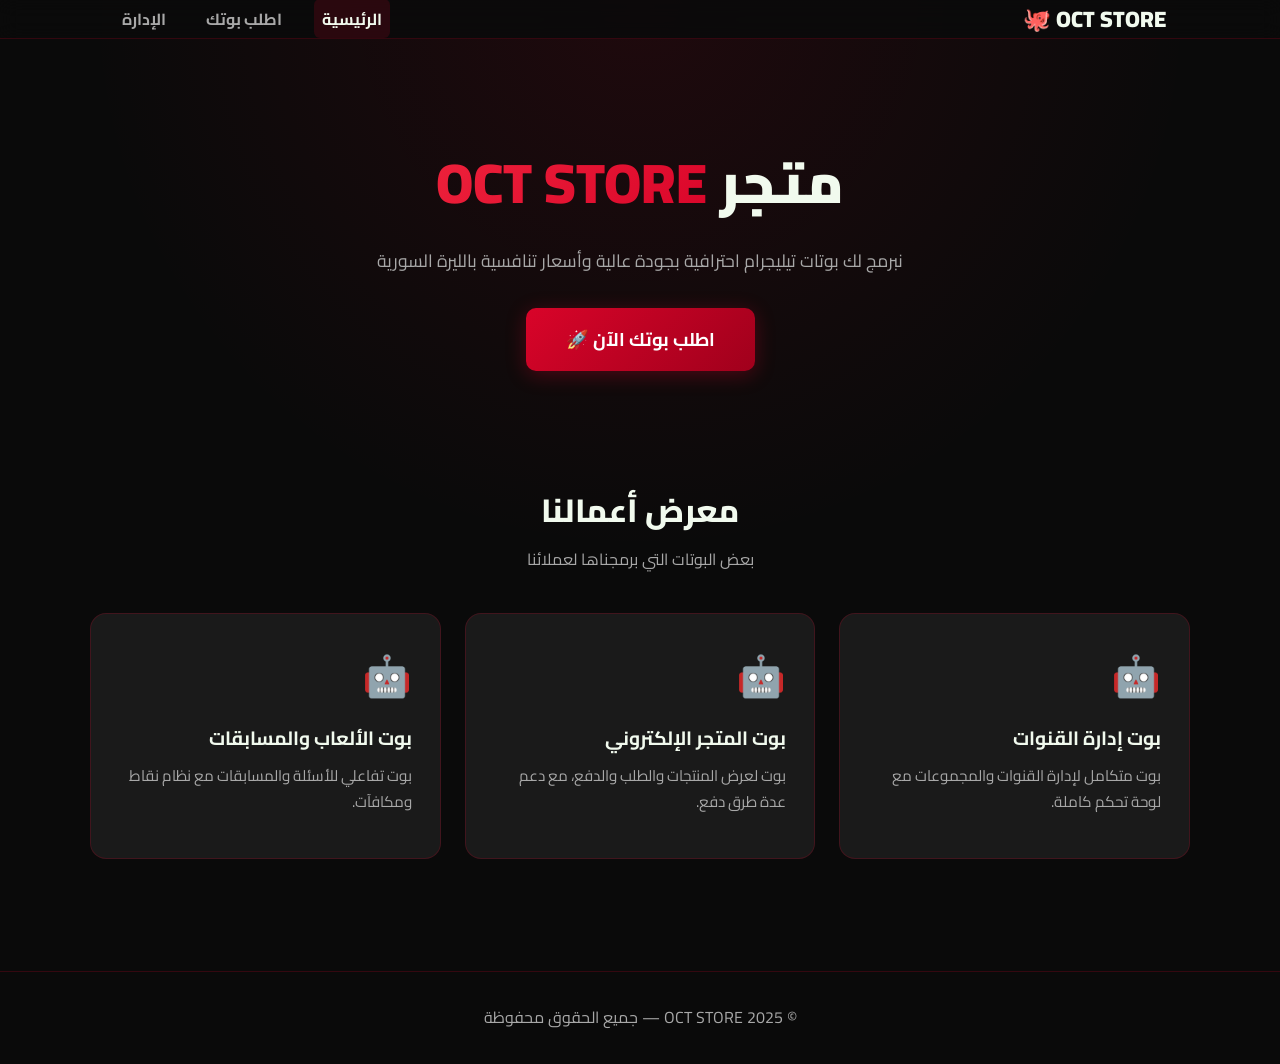
==== index.html @ 648228cf "Add files via upload" ====
<!DOCTYPE html>
<html lang="ar" dir="rtl">
<head>
  <meta charset="UTF-8">
  <meta name="viewport" content="width=device-width, initial-scale=1.0">
  <title>OCT STORE | متجر بوتات تيليجرام</title>
  <link href="https://fonts.googleapis.com/css2?family=Cairo:wght@400;600;700;900&display=swap" rel="stylesheet">
  <link rel="stylesheet" href="style.css">
</head>
<body>
  <header>
    <nav class="container">
      <a href="index.html" class="logo" id="site-logo">OCT STORE 🐙</a>
      <ul class="nav-links">
        <li><a href="index.html" class="active">الرئيسية</a></li>
        <li><a href="order.html">اطلب بوتك</a></li>
        <li><a href="admin.html">الإدارة</a></li>
      </ul>
    </nav>
  </header>

  <section class="hero">
    <div class="container">
      <h1>متجر <span class="gradient">OCT STORE</span></h1>
      <p class="tagline">نبرمج لك بوتات تيليجرام احترافية بجودة عالية وأسعار تنافسية بالليرة السورية</p>
      <a href="order.html" class="btn-primary big">اطلب بوتك الآن 🚀</a>
    </div>
  </section>

  <section class="container section">
    <h2 class="section-title">معرض أعمالنا</h2>
    <p class="section-sub">بعض البوتات التي برمجناها لعملائنا</p>
    <div id="portfolio-grid" class="portfolio-grid"></div>
  </section>

  <footer>
    <div class="container"><p>© 2025 OCT STORE — جميع الحقوق محفوظة</p></div>
  </footer>

  <script src="config.js"></script>
  <script>
    document.addEventListener('DOMContentLoaded', () => {
      const logoData = getLogo();
      if (logoData) {
        document.getElementById('site-logo').innerHTML = `<img src="${logoData}" alt="OCT STORE">`;
      }

      const grid = document.getElementById('portfolio-grid');
      const items = getPortfolio();
      if (!items.length) {
        grid.innerHTML = '<p class="empty">لا توجد أعمال بعد. أضفها من لوحة الإدارة.</p>';
        return;
      }
      grid.innerHTML = items.map((item, i) => `
        <div class="portfolio-card" style="animation-delay:${i * 0.1}s">
          <div class="card-icon">🤖</div>
          <h3>${escapeHtml(item.name)}</h3>
          <p>${escapeHtml(item.description)}</p>
          ${item.link && item.link !== '#' ? `<a href="${escapeHtml(item.link)}" target="_blank" rel="noopener" class="card-link">زيارة البوت ←</a>` : ''}
        </div>
      `).join('');
    });
  </script>
</body>
</html>
---- style.css ----
:root {
  --bg: #0a0a0a;
  --bg-2: #121212;
  --card: #1a1a1a;
  --card-2: #222222;
  --border: rgba(217, 4, 41, 0.2);
  --border-strong: rgba(217, 4, 41, 0.6);
  --primary: #d90429;
  --primary-dark: #a0001c;
  --accent: #ef233c;
  --text: #f1faee;
  --muted: #a8a8a8;
  --success: #10b981;
  --danger: #ef233c;
}

* { box-sizing: border-box; margin: 0; padding: 0; }

body {
  font-family: 'Cairo', 'Segoe UI', sans-serif;
  background: var(--bg);
  color: var(--text);
  min-height: 100vh;
  line-height: 1.7;
  background-image: radial-gradient(circle at 50% 0%, rgba(217, 4, 41, 0.1), transparent 50%);
  background-attachment: fixed;
}

.container { max-width: 1100px; margin: auto; padding: 0 1.5rem; }

/* ——— Header ——— */
header {
  background: rgba(10,10,10,0.9);
  backdrop-filter: blur(10px);
  border-bottom: 1px solid var(--border);
  position: sticky; top: 0; z-index: 100;
}
nav { display: flex; justify-content: space-between; align-items: center; padding: 1rem 0; }
.logo { font-size: 1.4rem; font-weight: 900; color: var(--text); text-decoration: none; display: flex; align-items: center; gap: 10px; }
.logo img { height: 45px; border-radius: 8px; object-fit: contain; }
.nav-links { display: flex; gap: 1.5rem; list-style: none; }
.nav-links a { color: var(--muted); text-decoration: none; font-weight: 700; transition: color .3s; padding: .3rem .5rem; border-radius: 6px; }
.nav-links a:hover, .nav-links a.active { color: var(--text); background: rgba(217, 4, 41, 0.15); }

/* ——— Hero ——— */
.hero { text-align: center; padding: 5rem 1rem 4rem; }
.hero h1 { font-size: clamp(2rem, 6vw, 3.5rem); font-weight: 900; margin: 1rem 0; }
.gradient {
  background: linear-gradient(135deg, var(--accent), var(--primary));
  -webkit-background-clip: text; background-clip: text; -webkit-text-fill-color: transparent;
}
.tagline { color: var(--muted); font-size: 1.1rem; max-width: 600px; margin: 0 auto 2rem; }

/* ——— Buttons ——— */
.btn-primary {
  display: inline-block;
  background: linear-gradient(135deg, var(--primary), var(--primary-dark));
  color: white; border: none; padding: .85rem 2rem; border-radius: 10px;
  font-family: inherit; font-weight: 700; font-size: 1rem; cursor: pointer;
  text-decoration: none; transition: transform .2s, box-shadow .2s;
  box-shadow: 0 4px 20px rgba(217, 4, 41, 0.3);
}
.btn-primary:hover:not(:disabled) { transform: translateY(-2px); box-shadow: 0 6px 25px rgba(217, 4, 41, 0.5); }
.btn-primary:disabled { opacity: .4; cursor: not-allowed; }
.btn-primary.big { font-size: 1.15rem; padding: 1rem 2.5rem; }

.btn-ghost {
  background: transparent; color: var(--muted); border: 1px solid var(--border);
  padding: .6rem 1.5rem; border-radius: 10px; font-family: inherit; cursor: pointer; font-weight: 600;
  transition: all .2s;
}
.btn-ghost:hover { color: var(--text); border-color: var(--border-strong); }

/* ——— Sections ——— */
.section { padding: 3rem 0; }
.section-title { font-size: 2rem; font-weight: 800; margin-bottom: .5rem; text-align: center; }
.section-sub { color: var(--muted); text-align: center; margin-bottom: 2.5rem; }

/* ——— Portfolio ——— */
.portfolio-grid { display: grid; gap: 1.5rem; grid-template-columns: repeat(auto-fill, minmax(280px, 1fr)); }
.portfolio-card {
  background: var(--card); border: 1px solid var(--border); border-radius: 16px;
  padding: 1.75rem; transition: transform .3s, border-color .3s, box-shadow .3s;
  animation: fadeUp .6s backwards;
}
.portfolio-card:hover { transform: translateY(-6px); border-color: var(--border-strong); box-shadow: 0 10px 40px rgba(217, 4, 41, 0.15); }
@keyframes fadeUp { from { opacity: 0; transform: translateY(20px); } to { opacity: 1; transform: translateY(0); } }
.card-icon { font-size: 2.5rem; margin-bottom: .75rem; }
.portfolio-card h3 { font-size: 1.2rem; margin-bottom: .5rem; }
.portfolio-card p { color: var(--muted); font-size: .95rem; margin-bottom: 1rem; }
.card-link { color: var(--accent); text-decoration: none; font-weight: 700; }
.card-link:hover { color: var(--primary); }

/* ——— Order page ——— */
.features-list { display: grid; gap: .75rem; max-width: 700px; margin: 0 auto 2rem; }
.feature-item {
  display: flex; align-items: center; gap: 1rem;
  background: var(--card); border: 1px solid var(--border); border-radius: 12px;
  padding: 1rem 1.25rem; cursor: pointer; transition: all .2s;
  user-select: none;
}
.feature-item:hover { border-color: var(--border-strong); background: var(--card-2); }
.feature-item input { display: none; }
.checkmark {
  width: 22px; height: 22px; border-radius: 6px; border: 2px solid var(--muted);
  display: flex; align-items: center; justify-content: center; flex-shrink: 0;
  transition: all .2s; font-size: .9rem; color: white;
}
.feature-item input:checked + .checkmark {
  background: var(--primary); border-color: var(--primary);
}
.feature-item input:checked + .checkmark::after { content: '✓'; font-weight: 900; }
.feature-item:has(input:checked) { border-color: var(--primary); background: rgba(217, 4, 41, 0.08); }
.feature-info { display: flex; justify-content: space-between; flex: 1; align-items: center; gap: 1rem; }
.feature-name { font-weight: 600; }
.feature-price { color: var(--accent); font-weight: 700; direction: ltr; }

.total-bar {
  max-width: 700px; margin: 0 auto;
  background: var(--card); border: 1px solid var(--border-strong); border-radius: 16px;
  padding: 1.5rem; display: flex; justify-content: space-between; align-items: center;
  gap: 1rem; flex-wrap: wrap;
  box-shadow: 0 4px 30px rgba(217, 4, 41, 0.15);
}
.total-label { color: var(--muted); margin-left: .5rem; }
.total-price { font-size: 1.8rem; font-weight: 900; color: var(--accent); direction: ltr; display: inline-block; }

/* ——— Modal ——— */
.modal-overlay {
  display: none; position: fixed; inset: 0; z-index: 200;
  background: rgba(0,0,0,0.8); backdrop-filter: blur(6px);
  justify-content: center; align-items: center; padding: 1rem;
}
.modal-overlay.show { display: flex; animation: fadeIn .2s; }
@keyframes fadeIn { from { opacity: 0; } to { opacity: 1; } }
.modal {
  background: var(--card); border: 1px solid var(--border-strong); border-radius: 20px;
  padding: 2rem; max-width: 480px; width: 100%;
  animation: popIn .3s;
}
@keyframes popIn { from { transform: scale(.9); opacity: 0; } to { transform: scale(1); opacity: 1; } }
.modal h3 { font-size: 1.3rem; margin-bottom: 1.25rem; text-align: center; }
.modal-options { display: grid; gap: .75rem; margin-bottom: 1rem; }
.option-btn {
  background: var(--card-2); border: 1px solid var(--border); color: var(--text);
  padding: 1rem; border-radius: 12px; cursor: pointer; text-align: right;
  font-family: inherit; display: flex; flex-direction: column; gap: .25rem;
  transition: all .2s;
}
.option-btn:hover { border-color: var(--primary); background: rgba(217, 4, 41, 0.1); }
.option-icon { font-size: 1.5rem; }
.option-text { font-weight: 700; }
.option-btn small { color: var(--muted); font-size: .8rem; }
.modal .btn-ghost { width: 100%; }

/* Forms */
label { display: block; margin-bottom: 1rem; font-weight: 600; font-size: .9rem; color: var(--muted); }
input[type=text], input[type=email], input[type=password], input[type=tel], input[type=url], input[type=number], input[type=file] {
  display: block; width: 100%; margin-top: .4rem;
  background: var(--bg-2); color: var(--text); border: 1px solid var(--border);
  padding: .7rem 1rem; border-radius: 10px; font-family: inherit; font-size: 1rem;
  transition: border-color .2s;
}
input:focus { outline: none; border-color: var(--primary); }
.form-actions { display: flex; gap: .75rem; margin-top: 1rem; }
.form-actions .btn-primary { flex: 1; }

/* ——— Admin ——— */
.login-card { max-width: 420px; margin: 2rem auto; background: var(--card); border: 1px solid var(--border); border-radius: 18px; padding: 2rem; }
.error-msg { color: var(--danger); margin-top: 1rem; text-align: center; min-height: 1.5em; font-size: .9rem; }
.admin-header { display: flex; justify-content: space-between; align-items: center; margin-bottom: 1.5rem; flex-wrap: wrap; gap: 1rem; }
.admin-header .section-title { margin: 0; text-align: right; }

.tabs { display: flex; gap: .5rem; margin-bottom: 2rem; border-bottom: 1px solid var(--border); flex-wrap: wrap; }
.tab {
  background: transparent; border: none; color: var(--muted); padding: .75rem 1.25rem;
  font-family: inherit; font-weight: 700; cursor: pointer; font-size: 1rem;
  border-bottom: 2px solid transparent; transition: all .2s;
}
.tab:hover { color: var(--text); }
.tab.active { color: var(--primary); border-bottom-color: var(--primary); }

.inline-form { display: flex; gap: .75rem; flex-wrap: wrap; margin-bottom: 1.5rem; }
.inline-form input { flex: 1; min-width: 150px; margin: 0; }
.inline-form .btn-primary { padding: .7rem 1.5rem; }

.admin-list { display: flex; flex-direction: column; gap: .75rem; }
.admin-item {
  background: var(--card); border: 1px solid var(--border); border-radius: 12px;
  padding: 1rem 1.25rem; display: flex; justify-content: space-between; align-items: center;
  gap: 1rem; flex-wrap: wrap;
}
.admin-item p { color: var(--muted); font-size: .9rem; }
.admin-actions { display: flex; gap: .5rem; }
.btn-edit, .btn-danger {
  border: none; padding: .4rem .9rem; border-radius: 8px; font-family: inherit;
  font-weight: 600; cursor: pointer; font-size: .85rem; transition: all .2s;
}
.btn-edit { background: rgba(217, 4, 41, 0.15); color: var(--accent); }
.btn-edit:hover { background: rgba(217, 4, 41, 0.3); }
.btn-danger { background: rgba(239, 35, 60, 0.15); color: var(--danger); }
.btn-danger:hover { background: rgba(239, 35, 60, 0.3); }
.price-tag { color: var(--accent); font-weight: 700; direction: ltr; display: inline-block; }
.order-item { align-items: flex-start; }
.order-features { font-size: .9rem; color: var(--muted); margin: .3rem 0; }
.order-total { color: var(--accent); font-weight: 900; font-size: 1.2rem; direction: ltr; }
.hint { color: var(--muted); font-size: .9rem; margin-bottom: 1rem; }
.empty { color: var(--muted); text-align: center; padding: 2rem; }

/* ——— Toast ——— */
.toast {
  position: fixed; bottom: 2rem; left: 50%; transform: translateX(-50%) translateY(100px);
  background: var(--success); color: white; padding: 1rem 2rem; border-radius: 12px;
  font-weight: 700; opacity: 0; transition: all .3s; z-index: 300;
  box-shadow: 0 10px 30px rgba(0,0,0,0.3);
}
.toast.show { opacity: 1; transform: translateX(-50%) translateY(0); }

/* ——— Footer ——— */
footer { border-top: 1px solid var(--border); padding: 2rem 0; text-align: center; color: var(--muted); margin-top: 4rem; }

/* ——— Responsive ——— */
@media (max-width: 640px) {
  .nav-links { gap: .75rem; }
  .nav-links a { font-size: .9rem; padding: .2rem .4rem; }
  .total-bar { flex-direction: column; align-items: stretch; text-align: center; }
  .admin-header { flex-direction: column; align-items: flex-start; }
}
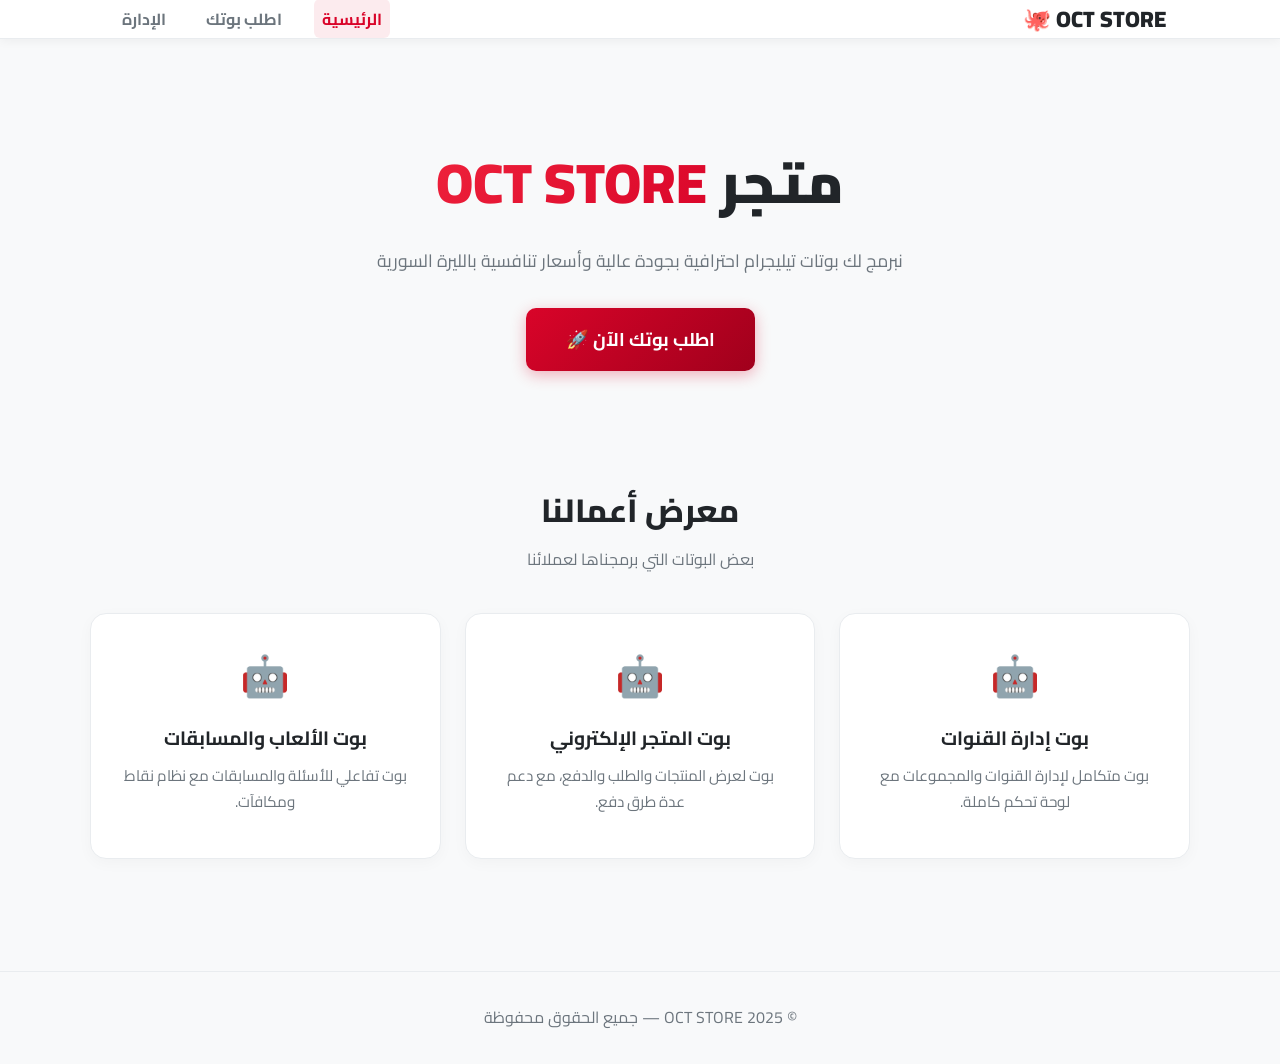
==== commit 6312f5cd: "Update index.html" ====
--- a/index.html
+++ b/index.html
@@ -53,7 +53,7 @@
       }
       grid.innerHTML = items.map((item, i) => `
         <div class="portfolio-card" style="animation-delay:${i * 0.1}s">
-          <div class="card-icon">🤖</div>
+          ${item.image ? `<img src="${item.image}" class="card-img" alt="${escapeHtml(item.name)}">` : `<div class="card-icon">🤖</div>`}
           <h3>${escapeHtml(item.name)}</h3>
           <p>${escapeHtml(item.description)}</p>
           ${item.link && item.link !== '#' ? `<a href="${escapeHtml(item.link)}" target="_blank" rel="noopener" class="card-link">زيارة البوت ←</a>` : ''}
--- a/style.css
+++ b/style.css
@@ -1,15 +1,15 @@
 :root {
-  --bg: #0a0a0a;
-  --bg-2: #121212;
-  --card: #1a1a1a;
-  --card-2: #222222;
+  --bg: #f8f9fa; /* لون الخلفية الأبيض المائل للرمادي الفاتح */
+  --bg-2: #ffffff;
+  --card: #ffffff;
+  --card-2: #f1f3f5;
   --border: rgba(217, 4, 41, 0.2);
   --border-strong: rgba(217, 4, 41, 0.6);
   --primary: #d90429;
   --primary-dark: #a0001c;
   --accent: #ef233c;
-  --text: #f1faee;
-  --muted: #a8a8a8;
+  --text: #212529; /* لون النص الأسود */
+  --muted: #6c757d;
   --success: #10b981;
   --danger: #ef233c;
 }
@@ -22,25 +22,24 @@
   color: var(--text);
   min-height: 100vh;
   line-height: 1.7;
-  background-image: radial-gradient(circle at 50% 0%, rgba(217, 4, 41, 0.1), transparent 50%);
-  background-attachment: fixed;
 }
 
 .container { max-width: 1100px; margin: auto; padding: 0 1.5rem; }
 
 /* ——— Header ——— */
 header {
-  background: rgba(10,10,10,0.9);
+  background: rgba(255,255,255,0.95);
   backdrop-filter: blur(10px);
-  border-bottom: 1px solid var(--border);
+  border-bottom: 1px solid #e9ecef;
   position: sticky; top: 0; z-index: 100;
+  box-shadow: 0 2px 10px rgba(0,0,0,0.05);
 }
 nav { display: flex; justify-content: space-between; align-items: center; padding: 1rem 0; }
 .logo { font-size: 1.4rem; font-weight: 900; color: var(--text); text-decoration: none; display: flex; align-items: center; gap: 10px; }
 .logo img { height: 45px; border-radius: 8px; object-fit: contain; }
 .nav-links { display: flex; gap: 1.5rem; list-style: none; }
 .nav-links a { color: var(--muted); text-decoration: none; font-weight: 700; transition: color .3s; padding: .3rem .5rem; border-radius: 6px; }
-.nav-links a:hover, .nav-links a.active { color: var(--text); background: rgba(217, 4, 41, 0.15); }
+.nav-links a:hover, .nav-links a.active { color: var(--primary); background: rgba(217, 4, 41, 0.08); }
 
 /* ——— Hero ——— */
 .hero { text-align: center; padding: 5rem 1rem 4rem; }
@@ -58,18 +57,18 @@
   color: white; border: none; padding: .85rem 2rem; border-radius: 10px;
   font-family: inherit; font-weight: 700; font-size: 1rem; cursor: pointer;
   text-decoration: none; transition: transform .2s, box-shadow .2s;
-  box-shadow: 0 4px 20px rgba(217, 4, 41, 0.3);
-}
-.btn-primary:hover:not(:disabled) { transform: translateY(-2px); box-shadow: 0 6px 25px rgba(217, 4, 41, 0.5); }
-.btn-primary:disabled { opacity: .4; cursor: not-allowed; }
+  box-shadow: 0 4px 15px rgba(217, 4, 41, 0.3);
+}
+.btn-primary:hover:not(:disabled) { transform: translateY(-2px); box-shadow: 0 6px 20px rgba(217, 4, 41, 0.4); }
+.btn-primary:disabled { opacity: .5; cursor: not-allowed; }
 .btn-primary.big { font-size: 1.15rem; padding: 1rem 2.5rem; }
 
 .btn-ghost {
-  background: transparent; color: var(--muted); border: 1px solid var(--border);
+  background: transparent; color: var(--muted); border: 1px solid #ced4da;
   padding: .6rem 1.5rem; border-radius: 10px; font-family: inherit; cursor: pointer; font-weight: 600;
   transition: all .2s;
 }
-.btn-ghost:hover { color: var(--text); border-color: var(--border-strong); }
+.btn-ghost:hover { color: var(--text); border-color: var(--primary); }
 
 /* ——— Sections ——— */
 .section { padding: 3rem 0; }
@@ -79,25 +78,27 @@
 /* ——— Portfolio ——— */
 .portfolio-grid { display: grid; gap: 1.5rem; grid-template-columns: repeat(auto-fill, minmax(280px, 1fr)); }
 .portfolio-card {
-  background: var(--card); border: 1px solid var(--border); border-radius: 16px;
+  background: var(--card); border: 1px solid #e9ecef; border-radius: 16px;
   padding: 1.75rem; transition: transform .3s, border-color .3s, box-shadow .3s;
-  animation: fadeUp .6s backwards;
-}
-.portfolio-card:hover { transform: translateY(-6px); border-color: var(--border-strong); box-shadow: 0 10px 40px rgba(217, 4, 41, 0.15); }
+  animation: fadeUp .6s backwards; box-shadow: 0 4px 15px rgba(0,0,0,0.03);
+  display: flex; flex-direction: column;
+}
+.portfolio-card:hover { transform: translateY(-6px); border-color: var(--border-strong); box-shadow: 0 10px 30px rgba(217, 4, 41, 0.1); }
 @keyframes fadeUp { from { opacity: 0; transform: translateY(20px); } to { opacity: 1; transform: translateY(0); } }
-.card-icon { font-size: 2.5rem; margin-bottom: .75rem; }
-.portfolio-card h3 { font-size: 1.2rem; margin-bottom: .5rem; }
-.portfolio-card p { color: var(--muted); font-size: .95rem; margin-bottom: 1rem; }
-.card-link { color: var(--accent); text-decoration: none; font-weight: 700; }
-.card-link:hover { color: var(--primary); }
+.card-icon { font-size: 2.5rem; margin-bottom: .75rem; text-align: center; }
+.card-img { width: 100%; height: 160px; object-fit: cover; border-radius: 10px; margin-bottom: 1rem; }
+.portfolio-card h3 { font-size: 1.2rem; margin-bottom: .5rem; text-align: center; }
+.portfolio-card p { color: var(--muted); font-size: .95rem; margin-bottom: 1rem; text-align: center; flex: 1; }
+.card-link { color: var(--primary); text-decoration: none; font-weight: 700; text-align: center; display: block; }
+.card-link:hover { color: var(--accent); }
 
 /* ——— Order page ——— */
-.features-list { display: grid; gap: .75rem; max-width: 700px; margin: 0 auto 2rem; }
+.features-list { display: grid; gap: .75rem; max-width: 700px; margin: 0 auto 1.5rem; }
 .feature-item {
   display: flex; align-items: center; gap: 1rem;
-  background: var(--card); border: 1px solid var(--border); border-radius: 12px;
+  background: var(--card); border: 1px solid #e9ecef; border-radius: 12px;
   padding: 1rem 1.25rem; cursor: pointer; transition: all .2s;
-  user-select: none;
+  user-select: none; box-shadow: 0 2px 8px rgba(0,0,0,0.02);
 }
 .feature-item:hover { border-color: var(--border-strong); background: var(--card-2); }
 .feature-item input { display: none; }
@@ -106,58 +107,64 @@
   display: flex; align-items: center; justify-content: center; flex-shrink: 0;
   transition: all .2s; font-size: .9rem; color: white;
 }
-.feature-item input:checked + .checkmark {
-  background: var(--primary); border-color: var(--primary);
-}
+.feature-item input:checked + .checkmark { background: var(--primary); border-color: var(--primary); }
 .feature-item input:checked + .checkmark::after { content: '✓'; font-weight: 900; }
-.feature-item:has(input:checked) { border-color: var(--primary); background: rgba(217, 4, 41, 0.08); }
+.feature-item:has(input:checked) { border-color: var(--primary); background: #fff5f6; }
 .feature-info { display: flex; justify-content: space-between; flex: 1; align-items: center; gap: 1rem; }
 .feature-name { font-weight: 600; }
-.feature-price { color: var(--accent); font-weight: 700; direction: ltr; }
+.feature-price { color: var(--primary); font-weight: 700; direction: ltr; }
+
+.custom-notes-box { max-width: 700px; margin: 0 auto 2rem; }
+.custom-notes-box label { display: block; margin-bottom: .5rem; font-weight: 700; color: var(--text); }
+textarea {
+  width: 100%; background: var(--card); color: var(--text); border: 1px solid #e9ecef;
+  padding: 1rem; border-radius: 12px; font-family: inherit; font-size: 1rem;
+  resize: vertical; min-height: 100px; transition: border-color .2s; box-shadow: 0 2px 8px rgba(0,0,0,0.02);
+}
+textarea:focus { outline: none; border-color: var(--primary); }
 
 .total-bar {
   max-width: 700px; margin: 0 auto;
   background: var(--card); border: 1px solid var(--border-strong); border-radius: 16px;
   padding: 1.5rem; display: flex; justify-content: space-between; align-items: center;
-  gap: 1rem; flex-wrap: wrap;
-  box-shadow: 0 4px 30px rgba(217, 4, 41, 0.15);
-}
-.total-label { color: var(--muted); margin-left: .5rem; }
-.total-price { font-size: 1.8rem; font-weight: 900; color: var(--accent); direction: ltr; display: inline-block; }
+  gap: 1rem; flex-wrap: wrap; box-shadow: 0 4px 20px rgba(217, 4, 41, 0.08);
+}
+.total-label { color: var(--muted); margin-left: .5rem; font-weight: 700; }
+.total-price { font-size: 1.8rem; font-weight: 900; color: var(--primary); direction: ltr; display: inline-block; }
 
 /* ——— Modal ——— */
 .modal-overlay {
   display: none; position: fixed; inset: 0; z-index: 200;
-  background: rgba(0,0,0,0.8); backdrop-filter: blur(6px);
+  background: rgba(0,0,0,0.5); backdrop-filter: blur(4px);
   justify-content: center; align-items: center; padding: 1rem;
 }
 .modal-overlay.show { display: flex; animation: fadeIn .2s; }
 @keyframes fadeIn { from { opacity: 0; } to { opacity: 1; } }
 .modal {
-  background: var(--card); border: 1px solid var(--border-strong); border-radius: 20px;
-  padding: 2rem; max-width: 480px; width: 100%;
-  animation: popIn .3s;
+  background: var(--card); border: 1px solid #e9ecef; border-radius: 20px;
+  padding: 2rem; max-width: 480px; width: 100%; animation: popIn .3s;
+  box-shadow: 0 10px 40px rgba(0,0,0,0.1);
 }
 @keyframes popIn { from { transform: scale(.9); opacity: 0; } to { transform: scale(1); opacity: 1; } }
 .modal h3 { font-size: 1.3rem; margin-bottom: 1.25rem; text-align: center; }
 .modal-options { display: grid; gap: .75rem; margin-bottom: 1rem; }
 .option-btn {
-  background: var(--card-2); border: 1px solid var(--border); color: var(--text);
+  background: var(--card-2); border: 1px solid #e9ecef; color: var(--text);
   padding: 1rem; border-radius: 12px; cursor: pointer; text-align: right;
   font-family: inherit; display: flex; flex-direction: column; gap: .25rem;
   transition: all .2s;
 }
-.option-btn:hover { border-color: var(--primary); background: rgba(217, 4, 41, 0.1); }
+.option-btn:hover { border-color: var(--primary); background: #fff5f6; }
 .option-icon { font-size: 1.5rem; }
 .option-text { font-weight: 700; }
 .option-btn small { color: var(--muted); font-size: .8rem; }
 .modal .btn-ghost { width: 100%; }
 
 /* Forms */
-label { display: block; margin-bottom: 1rem; font-weight: 600; font-size: .9rem; color: var(--muted); }
+label { display: block; margin-bottom: 1rem; font-weight: 600; font-size: .9rem; color: var(--text); }
 input[type=text], input[type=email], input[type=password], input[type=tel], input[type=url], input[type=number], input[type=file] {
   display: block; width: 100%; margin-top: .4rem;
-  background: var(--bg-2); color: var(--text); border: 1px solid var(--border);
+  background: var(--bg); color: var(--text); border: 1px solid #ced4da;
   padding: .7rem 1rem; border-radius: 10px; font-family: inherit; font-size: 1rem;
   transition: border-color .2s;
 }
@@ -166,12 +173,12 @@
 .form-actions .btn-primary { flex: 1; }
 
 /* ——— Admin ——— */
-.login-card { max-width: 420px; margin: 2rem auto; background: var(--card); border: 1px solid var(--border); border-radius: 18px; padding: 2rem; }
+.login-card { max-width: 420px; margin: 2rem auto; background: var(--card); border: 1px solid #e9ecef; border-radius: 18px; padding: 2rem; box-shadow: 0 4px 20px rgba(0,0,0,0.05); }
 .error-msg { color: var(--danger); margin-top: 1rem; text-align: center; min-height: 1.5em; font-size: .9rem; }
 .admin-header { display: flex; justify-content: space-between; align-items: center; margin-bottom: 1.5rem; flex-wrap: wrap; gap: 1rem; }
 .admin-header .section-title { margin: 0; text-align: right; }
 
-.tabs { display: flex; gap: .5rem; margin-bottom: 2rem; border-bottom: 1px solid var(--border); flex-wrap: wrap; }
+.tabs { display: flex; gap: .5rem; margin-bottom: 2rem; border-bottom: 1px solid #e9ecef; flex-wrap: wrap; }
 .tab {
   background: transparent; border: none; color: var(--muted); padding: .75rem 1.25rem;
   font-family: inherit; font-weight: 700; cursor: pointer; font-size: 1rem;
@@ -186,9 +193,9 @@
 
 .admin-list { display: flex; flex-direction: column; gap: .75rem; }
 .admin-item {
-  background: var(--card); border: 1px solid var(--border); border-radius: 12px;
+  background: var(--card); border: 1px solid #e9ecef; border-radius: 12px;
   padding: 1rem 1.25rem; display: flex; justify-content: space-between; align-items: center;
-  gap: 1rem; flex-wrap: wrap;
+  gap: 1rem; flex-wrap: wrap; box-shadow: 0 2px 8px rgba(0,0,0,0.02);
 }
 .admin-item p { color: var(--muted); font-size: .9rem; }
 .admin-actions { display: flex; gap: .5rem; }
@@ -196,14 +203,15 @@
   border: none; padding: .4rem .9rem; border-radius: 8px; font-family: inherit;
   font-weight: 600; cursor: pointer; font-size: .85rem; transition: all .2s;
 }
-.btn-edit { background: rgba(217, 4, 41, 0.15); color: var(--accent); }
-.btn-edit:hover { background: rgba(217, 4, 41, 0.3); }
-.btn-danger { background: rgba(239, 35, 60, 0.15); color: var(--danger); }
-.btn-danger:hover { background: rgba(239, 35, 60, 0.3); }
-.price-tag { color: var(--accent); font-weight: 700; direction: ltr; display: inline-block; }
+.btn-edit { background: rgba(217, 4, 41, 0.1); color: var(--primary); }
+.btn-edit:hover { background: rgba(217, 4, 41, 0.2); }
+.btn-danger { background: rgba(239, 35, 60, 0.1); color: var(--danger); }
+.btn-danger:hover { background: rgba(239, 35, 60, 0.2); }
+.price-tag { color: var(--primary); font-weight: 700; direction: ltr; display: inline-block; }
 .order-item { align-items: flex-start; }
 .order-features { font-size: .9rem; color: var(--muted); margin: .3rem 0; }
-.order-total { color: var(--accent); font-weight: 900; font-size: 1.2rem; direction: ltr; }
+.order-custom-text { background: #f8f9fa; padding: .5rem; border-radius: 6px; margin-top: .5rem; font-size: .85rem; border-right: 3px solid var(--primary); }
+.order-total { color: var(--primary); font-weight: 900; font-size: 1.2rem; direction: ltr; }
 .hint { color: var(--muted); font-size: .9rem; margin-bottom: 1rem; }
 .empty { color: var(--muted); text-align: center; padding: 2rem; }
 
@@ -212,12 +220,12 @@
   position: fixed; bottom: 2rem; left: 50%; transform: translateX(-50%) translateY(100px);
   background: var(--success); color: white; padding: 1rem 2rem; border-radius: 12px;
   font-weight: 700; opacity: 0; transition: all .3s; z-index: 300;
-  box-shadow: 0 10px 30px rgba(0,0,0,0.3);
+  box-shadow: 0 10px 30px rgba(0,0,0,0.2);
 }
 .toast.show { opacity: 1; transform: translateX(-50%) translateY(0); }
 
 /* ——— Footer ——— */
-footer { border-top: 1px solid var(--border); padding: 2rem 0; text-align: center; color: var(--muted); margin-top: 4rem; }
+footer { border-top: 1px solid #e9ecef; padding: 2rem 0; text-align: center; color: var(--muted); margin-top: 4rem; }
 
 /* ——— Responsive ——— */
 @media (max-width: 640px) {
@@ -225,4 +233,4 @@
   .nav-links a { font-size: .9rem; padding: .2rem .4rem; }
   .total-bar { flex-direction: column; align-items: stretch; text-align: center; }
   .admin-header { flex-direction: column; align-items: flex-start; }
-}
+                  }
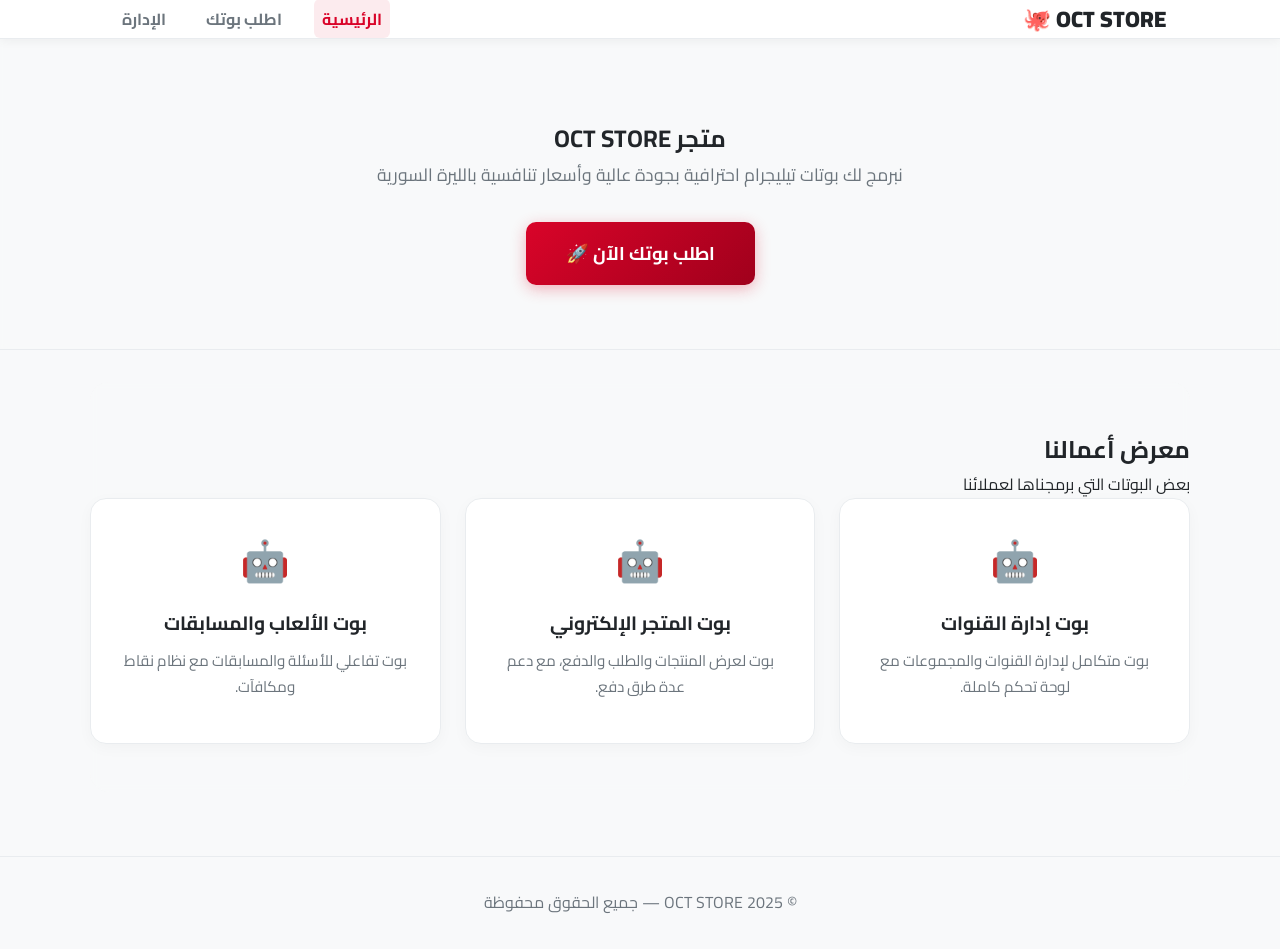
==== commit d55c1bd5: "Update index.html" ====
--- a/index.html
+++ b/index.html
@@ -41,10 +41,21 @@
   <script>
     document.addEventListener('DOMContentLoaded', () => {
       const logoData = getLogo();
+      
       if (logoData) {
+        // 1. وضع الشعار في الشريط العلوي
         document.getElementById('site-logo').innerHTML = `<img src="${logoData}" alt="OCT STORE">`;
+        
+        // 2. وضع الشعار كخلفية واضحة للموقع
+        document.body.style.backgroundImage = `url(${logoData})`;
+        document.body.style.backgroundSize = '85% auto'; 
+        document.body.style.backgroundPosition = 'center 15%'; 
+        document.body.style.backgroundRepeat = 'no-repeat';
+        document.body.style.backgroundAttachment = 'fixed';
+        document.body.style.backgroundBlendMode = 'multiply'; 
       }
 
+      // 3. عرض معرض الأعمال
       const grid = document.getElementById('portfolio-grid');
       const items = getPortfolio();
       if (!items.length) {
--- a/style.css
+++ b/style.css
@@ -18,10 +18,12 @@
 
 body {
   font-family: 'Cairo', 'Segoe UI', sans-serif;
-  background: var(--bg);
+  background-color: var(--bg); /* سيتم استبدالها بالصورة عبر JS */
   color: var(--text);
   min-height: 100vh;
   line-height: 1.7;
+  /* إضافة لضمان ثبات الخلفية على الهواتف */
+  background-attachment: fixed; 
 }
 
 .container { max-width: 1100px; margin: auto; padding: 0 1.5rem; }
@@ -42,11 +44,13 @@
 .nav-links a:hover, .nav-links a.active { color: var(--primary); background: rgba(217, 4, 41, 0.08); }
 
 /* ——— Hero ——— */
-.hero { text-align: center; padding: 5rem 1rem 4rem; }
-.hero h1 { font-size: clamp(2rem, 6vw, 3.5rem); font-weight: 900; margin: 1rem 0; }
-.gradient {
-  background: linear-gradient(135deg, var(--accent), var(--primary));
-  -webkit-background-clip: text; background-clip: text; -webkit-text-fill-color: transparent;
+.hero { 
+  text-align: center; 
+  padding: 5rem 1rem 4rem; 
+  /* إضافة خلفية بيضاء شفافة خلف النص ليكون مقروءاً فوق الشعار */
+  background: rgba(248, 249, 250, 0.7); 
+  backdrop-filter: blur(3px);
+  border-bottom: 1px solid #e9ecef;
 }
 .tagline { color: var(--muted); font-size: 1.1rem; max-width: 600px; margin: 0 auto 2rem; }
 
@@ -71,10 +75,15 @@
 .btn-ghost:hover { color: var(--text); border-color: var(--primary); }
 
 /* ——— Sections ——— */
-.section { padding: 3rem 0; }
-.section-title { font-size: 2rem; font-weight: 800; margin-bottom: .5rem; text-align: center; }
-.section-sub { color: var(--muted); text-align: center; margin-bottom: 2.5rem; }
-
+.section { 
+  padding: 3rem 0; 
+  /* إضافة خلفية بيضاء شفافة للأقسام لتبدو مرتبة فوق الشعار */
+  background: rgba(248, 249, 250, 0.85); 
+  backdrop-filter: blur(5px);
+  border-radius: 20px;
+  margin-top: 2rem;
+  margin-bottom: 2rem;
+}
 /* ——— Portfolio ——— */
 .portfolio-grid { display: grid; gap: 1.5rem; grid-template-columns: repeat(auto-fill, minmax(280px, 1fr)); }
 .portfolio-card {
@@ -86,7 +95,15 @@
 .portfolio-card:hover { transform: translateY(-6px); border-color: var(--border-strong); box-shadow: 0 10px 30px rgba(217, 4, 41, 0.1); }
 @keyframes fadeUp { from { opacity: 0; transform: translateY(20px); } to { opacity: 1; transform: translateY(0); } }
 .card-icon { font-size: 2.5rem; margin-bottom: .75rem; text-align: center; }
-.card-img { width: 100%; height: 160px; object-fit: cover; border-radius: 10px; margin-bottom: 1rem; }
+.card-img {
+  width: 100%;
+  height: 300px;
+  object-fit: contain;
+  background: #f8f9fa;
+  border-radius: 10px;
+  margin-bottom: 1rem;
+  border: 1px solid #e9ecef;
+}
 .portfolio-card h3 { font-size: 1.2rem; margin-bottom: .5rem; text-align: center; }
 .portfolio-card p { color: var(--muted); font-size: .95rem; margin-bottom: 1rem; text-align: center; flex: 1; }
 .card-link { color: var(--primary); text-decoration: none; font-weight: 700; text-align: center; display: block; }
